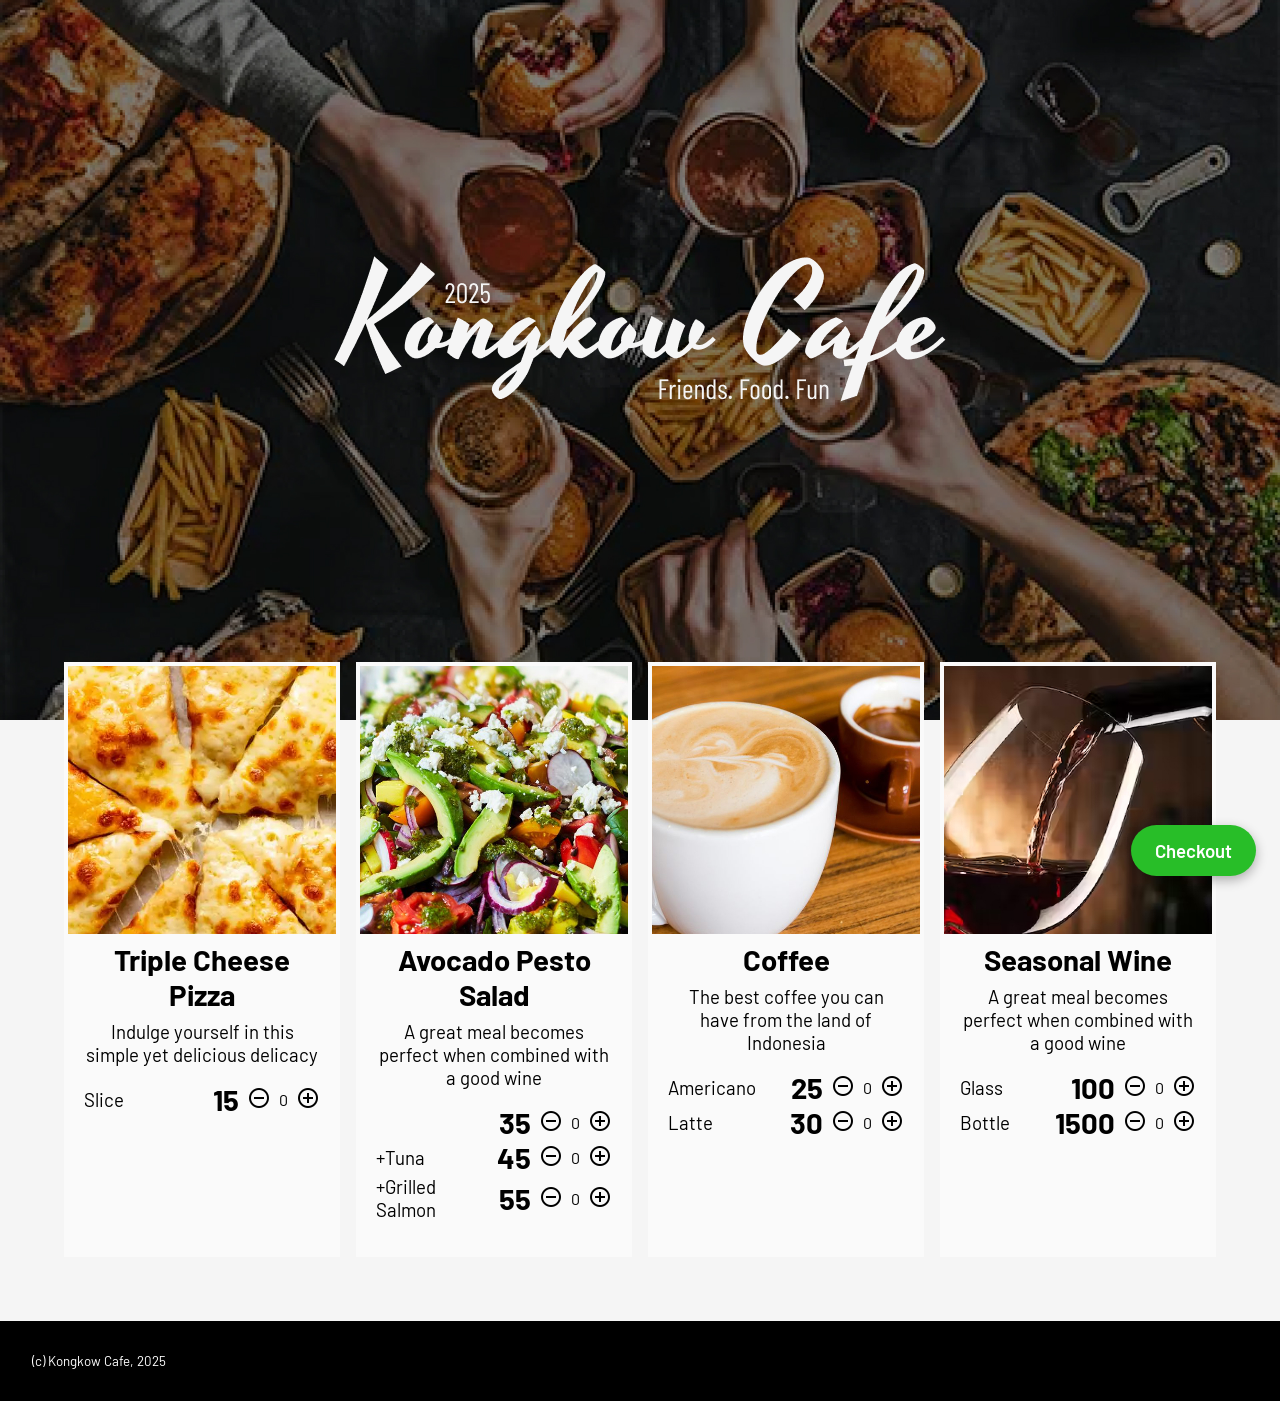
==== index.html @ 032c12a3 "Add files via upload" ====
<!DOCTYPE html>
<html>

<head>
    <title>Kongkow Cafe</title>
    <meta name="viewport" content="width=device-width, initial-scale=1.0">
    <link rel="preconnect" href="https://fonts.googleapis.com">
    <link rel="preconnect" href="https://fonts.gstatic.com" crossorigin>
    <link href="https://fonts.googleapis.com/css2?family=Barlow:wght@300;400;500;600&display=swap" rel="stylesheet">
    <link rel="stylesheet" href="https://fonts.googleapis.com/css2?family=Material+Symbols+Outlined" />
    <link rel="stylesheet" href="index.css">
</head>

<button class="checkout-btn" onclick="checkout()">Checkout</button>

<body>
    <div class="header"></div>
    <div class="content">
        <img src="assets/logo_full.png" alt="Logo" class="logo" />

        <div class="menu-grid" id="menu-grid"></div>
        <div class="footer">
            (c) Kongkow Cafe, 2025
        </div>
    </div>
</body>

<script src="db.js"></script>
<script src="index.js"></script>

</html>
---- index.css ----
/* <!-- https://github.com/moseskarunia/wad-2526-teacher-moses/tree/main -->
 <!-- https://www.figma.com/design/9CYSCTb9HC7QsLhAVXfzlg/menu_book?node-id=801-2&p=f --> */

* {
    font-family: 'Barlow';
    margin: 0;
    padding: 0;
}

.header {
    background: url("assets/header.jpg") no-repeat top center;
    position: fixed;
    top: 0;
    left: 0;
    right: 0;
    width: 100%;
    max-height: 800px;
    aspect-ratio: 1;
    background-size: cover;

    @media only screen and (min-width: 768px) {
        aspect-ratio: 1280/720;
    }
}

.content {
    position: absolute;
    top: 0;
    display: flex;
    flex-direction: column;
    align-items: center;
    width: 100%;
}

.logo {
    box-sizing: border-box;
    max-width: 80%;
    margin: 128px 0;

    @media only screen and (min-width: 768px) {
        margin: 256px 0;
    }
}

body {
    background-color: #f5f5f5;
}

.menu-grid {
    display: grid;
    margin: 0;
    gap: 16px;
    padding: 0 16px;
    padding-bottom: 32px;
    grid-template-columns: 1fr 1fr;

    /* @media only screen and (min-width: 400px) {
        grid-template-columns: 1fr 1fr 1fr;
    } */

    @media only screen and (min-width: 768px) {
        padding: 0 64px;
        padding-bottom: 64px;
        grid-template-columns: 1fr 1fr 1fr 1fr;
    }
}

.menu-card {
    display: flex;
    flex-direction: column;
    padding-bottom: 16px;
    background-color: #fafafa;
    border: 4px solid #fafafa;

    @media only screen and (min-width: 768px) {
        padding-bottom: 32px;
    }

    img {
        aspect-ratio: 1;
        object-fit: cover;
        width: 100%;
    }

    .menu-name {
        padding: 8px 16px;
        text-align: center;
        font-size: 14pt;

        @media only screen and (min-width: 768px) {
            font-size: 22pt;
        }
    }

    .menu-description {
        text-align: center;
        padding: 0 16px;
        padding-bottom: 16px;
        font-size: 10pt;

        @media only screen and (min-width: 768px) {
            font-size: 14pt;
        }
    }

    .price-description {
        font-size: 10pt;

        @media only screen and (min-width: 768px) {
            font-size: 14pt;
        }
    }

    .menu-price-row {
        display: flex;
        flex-direction: row;
        justify-content: space-between;
        align-items: center;
        padding: 0 16px;
    }

    .price-and-qty {
        display: flex;
        flex-direction: row;
        align-items: center;
        gap: 8px;
    }

    .price {
        font-size: 14pt;

        @media only screen and (min-width: 768px) {
            font-size: 22pt;
        }
    }
}

.checkout-btn {
    position: fixed;
    bottom: 24px;
    right: 24px;
    background-color: rgb(40, 190, 40);
    color: white;
    padding: 14px 24px;
    border-radius: 50px;
    font-size: 14pt;
    font-weight: 600;
    cursor: pointer;
    box-shadow: 0 4px 12px rgba(0,0,0,0.3);
    z-index: 1000;
}

.footer {
    background-color: black;
    color: white;
    padding: 32px;
    width: 100%;
    box-sizing: border-box;
    font-size: 10pt;
}

button {
    all: unset;
}
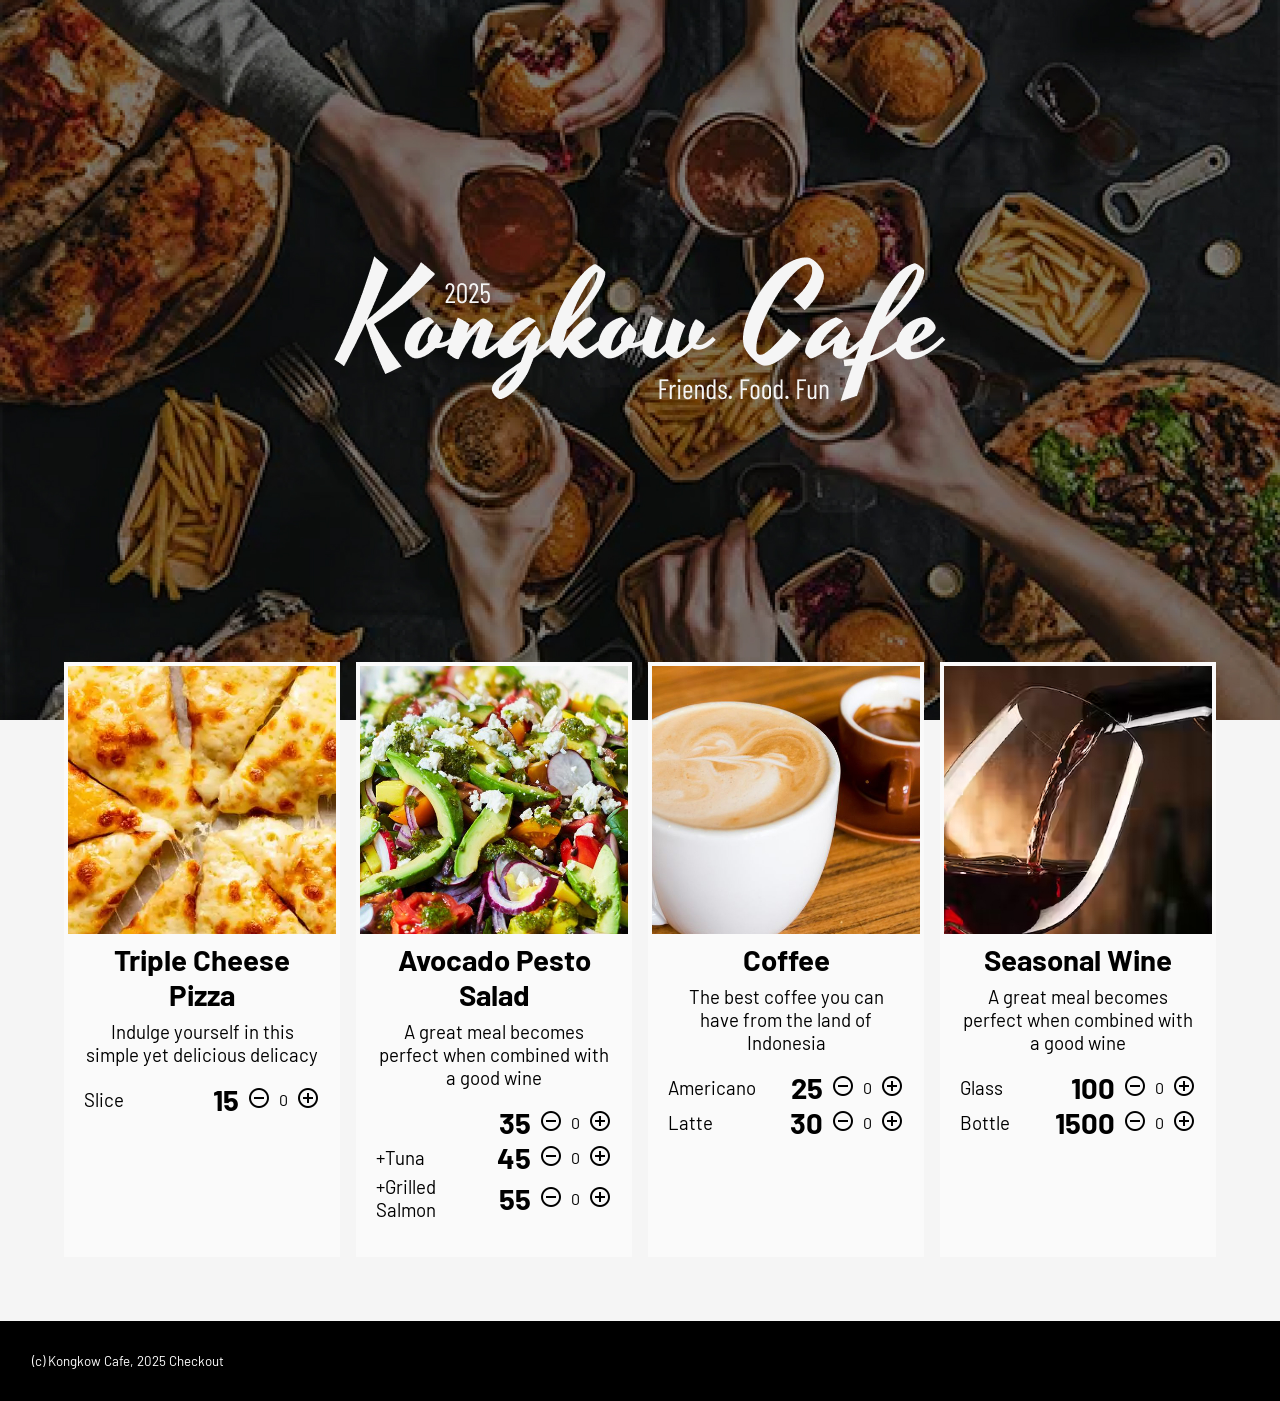
==== commit 00cf60b6: "Update index.html" ====
--- a/index.html
+++ b/index.html
@@ -11,8 +11,6 @@
     <link rel="stylesheet" href="index.css">
 </head>
 
-<button class="checkout-btn" onclick="checkout()">Checkout</button>
-
 <body>
     <div class="header"></div>
     <div class="content">
@@ -21,6 +19,9 @@
         <div class="menu-grid" id="menu-grid"></div>
         <div class="footer">
             (c) Kongkow Cafe, 2025
+            <button class="checkout" onclick="checkout()">
+                Checkout
+            </button>
         </div>
     </div>
 </body>
@@ -28,4 +29,4 @@
 <script src="db.js"></script>
 <script src="index.js"></script>
 
-</html>+</html>
